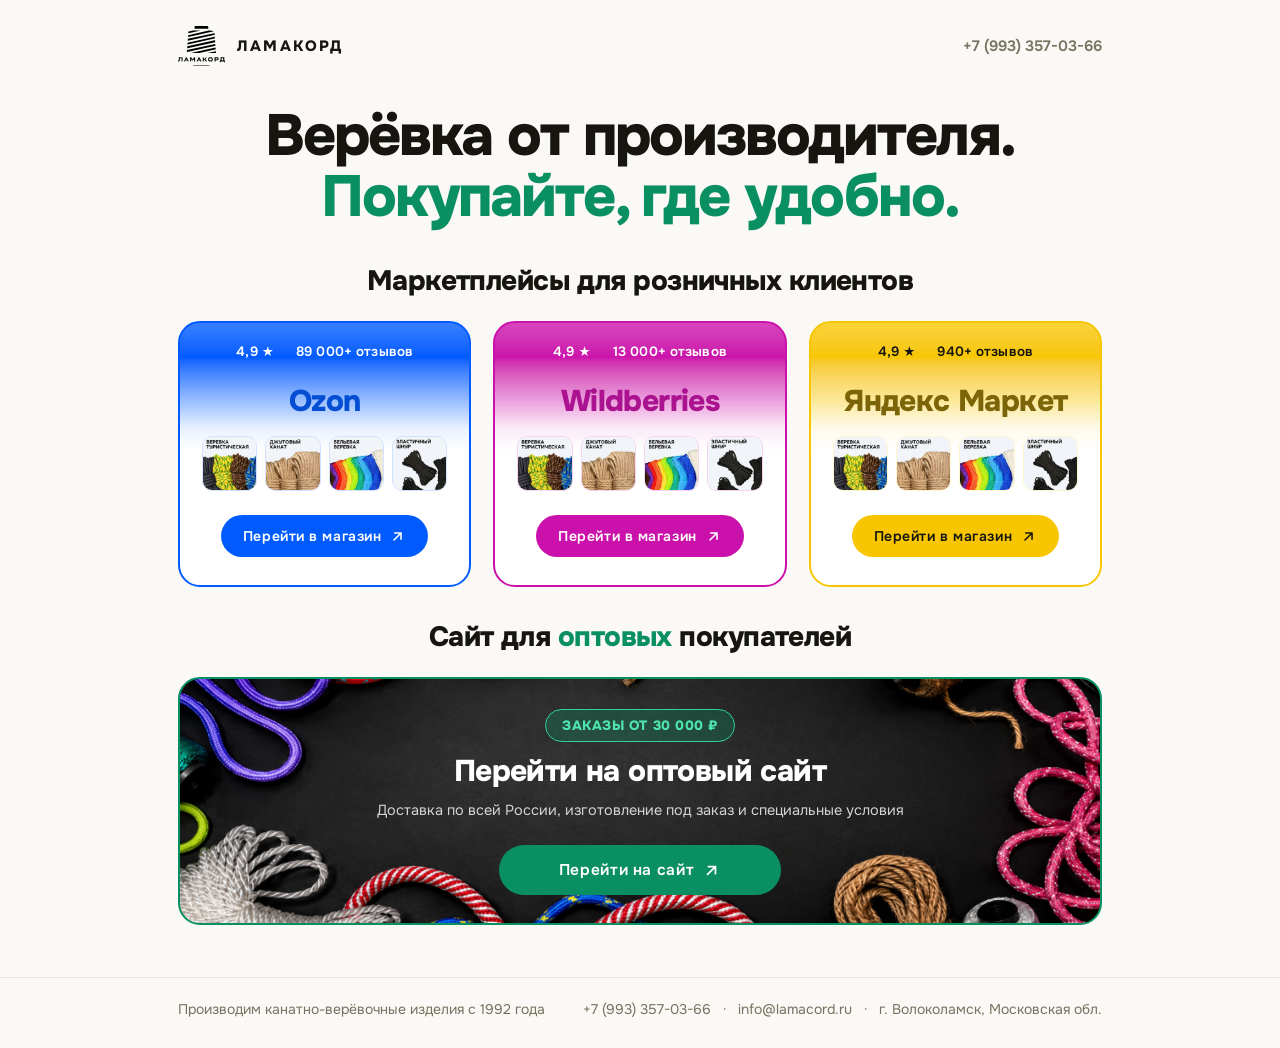
==== index.html @ 2bbbe46c "Витрины: боевые трекинг-ссылки Ozon/WB/ЯМ + UTM на оптовый сайт Co-Authored-By: Claude Fable 5 <nore" ====
<!DOCTYPE html>
<html lang="ru">
<head>
  <meta charset="UTF-8">
  <meta name="viewport" content="width=device-width, initial-scale=1.0">
  <title>Ламакорд — верёвка от производителя. Ozon, Wildberries, Яндекс Маркет и опт</title>
  <meta name="description" content="Официальные витрины Ламакорд: верёвки, шнуры, канаты и шпагат от производителя на Ozon, Wildberries и Яндекс Маркете. Оптовые поставки — на lama-cord.ru.">
  <link rel="preconnect" href="https://fonts.googleapis.com">
  <link rel="preconnect" href="https://fonts.gstatic.com" crossorigin>
  <link href="https://fonts.googleapis.com/css2?family=Onest:wght@400;500;600;800&display=swap" rel="stylesheet">
  <link rel="stylesheet" href="css/styles.css">
</head>
<body>

  <header class="header" data-load="1">
    <a class="logo" href="/">
      <img class="logo__mark" src="assets/logo.svg" alt="Ламакорд">
      <span class="logo__word">ЛАМАКОРД</span>
    </a>
    <a class="header__phone" href="tel:+79933570366">+7 (993) 357-03-66</a>
  </header>

  <main class="main">

    <section class="hero">
      <h1 class="hero__title">
        <span class="hero__line" data-load="2">Верёвка от производителя.</span>
        <span class="hero__line hero__line--accent" data-load="3">Покупайте, где удобно.</span>
      </h1>
    </section>

    <section class="sect sect--shops">
      <h2 class="sect__title" data-load="5">Маркетплейсы для розничных клиентов</h2>

      <div class="cards">
        <a class="card" data-store="ozon" data-load="6"
           href="https://ozon.onelink.me/SNMZ/fx0ow5bf" target="_blank" rel="noopener">
          <span class="card__statline"><span>4,9 ★</span><span>89 000+ отзывов</span></span>
          <span class="card__name">Ozon</span>
          <span class="card__shelf" aria-hidden="true">
            <img src="assets/cat1.jpg" alt=""><img src="assets/cat2.jpg" alt=""><img src="assets/cat3.jpg" alt=""><img src="assets/cat4.jpg" alt="">
          </span>
          <span class="card__btn">Перейти в магазин
            <svg viewBox="0 0 24 24" fill="none"><path d="M7 17 17 7m0 0H8m9 0v9" stroke="currentColor" stroke-width="2.2" stroke-linecap="round" stroke-linejoin="round"/></svg>
          </span>
        </a>

        <a class="card" data-store="wb" data-load="7"
           href="https://www.wildberries.ru/seller/1387867?utm_source=site&utm_medium=cpc&utm_campaign=1387867-id-new" target="_blank" rel="noopener">
          <span class="card__statline"><span>4,9 ★</span><span>13 000+ отзывов</span></span>
          <span class="card__name">Wildberries</span>
          <span class="card__shelf" aria-hidden="true">
            <img src="assets/cat1.jpg" alt=""><img src="assets/cat2.jpg" alt=""><img src="assets/cat3.jpg" alt=""><img src="assets/cat4.jpg" alt="">
          </span>
          <span class="card__btn">Перейти в магазин
            <svg viewBox="0 0 24 24" fill="none"><path d="M7 17 17 7m0 0H8m9 0v9" stroke="currentColor" stroke-width="2.2" stroke-linecap="round" stroke-linejoin="round"/></svg>
          </span>
        </a>

        <a class="card" data-store="ym" data-load="8"
           href="https://market.yandex.ru/store--lamakord?businessId=128857300&utm_source=site&utm_medium=cpc&utm_campaign=lamacord-hub" target="_blank" rel="noopener">
          <span class="card__statline"><span>4,9 ★</span><span>940+ отзывов</span></span>
          <span class="card__name">Яндекс Маркет</span>
          <span class="card__shelf" aria-hidden="true">
            <img src="assets/cat1.jpg" alt=""><img src="assets/cat2.jpg" alt=""><img src="assets/cat3.jpg" alt=""><img src="assets/cat4.jpg" alt="">
          </span>
          <span class="card__btn">Перейти в магазин
            <svg viewBox="0 0 24 24" fill="none"><path d="M7 17 17 7m0 0H8m9 0v9" stroke="currentColor" stroke-width="2.2" stroke-linecap="round" stroke-linejoin="round"/></svg>
          </span>
        </a>
      </div>
    </section>

    <section class="sect sect--opt">
      <h2 class="sect__title" data-load="9">Сайт для <span class="sect__accent">оптовых</span> покупателей</h2>

      <a class="card card--opt" data-store="opt" data-load="10"
         href="https://lama-cord.ru/?utm_source=lamacord-hub&utm_medium=referral&utm_campaign=opt" target="_blank" rel="noopener">
        <span class="card__chip">Заказы от 30 000 ₽</span>
        <span class="card__name">Перейти на оптовый сайт</span>
        <span class="card__stat">Доставка по всей России, изготовление под заказ и специальные условия</span>
        <span class="card__btn">Перейти на сайт
          <svg viewBox="0 0 24 24" fill="none"><path d="M7 17 17 7m0 0H8m9 0v9" stroke="currentColor" stroke-width="2.2" stroke-linecap="round" stroke-linejoin="round"/></svg>
        </span>
      </a>
    </section>

  </main>

  <footer class="footer" data-load="11">
    <div class="footer__row">
      <span class="footer__fact">Производим канатно-верёвочные изделия с 1992 года</span>
      <span class="footer__contacts">
        <a href="tel:+79933570366">+7 (993) 357-03-66</a>
        <span class="footer__sep">·</span>
        <a href="mailto:info@lamacord.ru">info@lamacord.ru</a>
        <span class="footer__sep">·</span>
        <span>г.&nbsp;Волоколамск, Московская&nbsp;обл.</span>
      </span>
    </div>
  </footer>

  <script src="js/main.js"></script>
</body>
</html>
---- css/styles.css ----
/* ЛАМАКОРД — хаб витрин. Onest, тёплый белый, хаки; карточки в цветах площадок,
   рамки — «кручёная верёвка» (SVG rect: цветной трос + штрих-перевив фоном). */

:root {
  --bg: #faf9f6;
  --ink: #16150f;
  --muted: #75725f;
  --line: #e6e3d8;
  --accent: #0a8f63;

  --ozon: #005bff;
  --wb: #cb11ab;
  --ym: #f7c600;
  --opt: #0a8f63;

  --maxw: 980px;
  --pad: 28px;
  --ease: cubic-bezier(.22, .61, .21, 1);
}

* { margin: 0; padding: 0; box-sizing: border-box; }

html { scroll-behavior: smooth; }

body {
  font-family: 'Onest', system-ui, sans-serif;
  background: var(--bg);
  color: var(--ink);
  -webkit-font-smoothing: antialiased;
  min-height: 100svh;
  display: flex;
  flex-direction: column;
}

a { color: inherit; text-decoration: none; }

::selection { background: rgba(10, 143, 99, .2); }

:focus-visible {
  outline: 2px solid var(--accent);
  outline-offset: 3px;
  border-radius: 4px;
}

/* ---------- появление при загрузке ---------- */

[data-load] {
  opacity: 0;
  transform: translateY(18px);
  animation: rise .7s var(--ease) forwards;
}
[data-load="1"]  { animation-delay: .05s; }
[data-load="2"]  { animation-delay: .14s; }
[data-load="3"]  { animation-delay: .24s; }
[data-load="5"]  { animation-delay: .38s; }
[data-load="6"]  { animation-delay: .48s; }
[data-load="7"]  { animation-delay: .58s; }
[data-load="8"]  { animation-delay: .68s; }
[data-load="9"]  { animation-delay: .82s; }
[data-load="10"] { animation-delay: .92s; }
[data-load="11"] { animation-delay: 1.05s; }

@keyframes rise {
  to { opacity: 1; transform: none; }
}

/* ---------- шапка ---------- */

.header {
  width: 100%;
  max-width: var(--maxw);
  margin: 0 auto;
  padding: 26px var(--pad) 0;
  display: flex;
  align-items: center;
  justify-content: space-between;
}

.logo { display: flex; align-items: center; gap: 12px; }
.logo__mark { height: 40px; width: auto; display: block; }
.logo__word { font-weight: 800; letter-spacing: .14em; font-size: 15px; }

.header__phone {
  font-size: 15px;
  font-weight: 600;
  color: var(--muted);
  transition: color .25s;
}
.header__phone:hover { color: var(--ink); }

/* ---------- герой ---------- */

.main {
  width: 100%;
  max-width: var(--maxw);
  margin: 0 auto;
  padding: 0 var(--pad);
  flex: 1;
}

.hero {
  padding: 40px 0 0;
  text-align: center;
}

.hero__title {
  font-size: clamp(36px, 6vw, 58px);
  font-weight: 800;
  letter-spacing: -.035em;
  line-height: 1.06;
}
.hero__line { display: block; }
.hero__line--accent { color: var(--accent); }

/* ---------- секции ---------- */

.sect { padding: 34px 0 0; text-align: center; }
.sect--opt { padding-top: 32px; padding-bottom: 44px; }

.sect__title {
  font-size: clamp(22px, 3vw, 28px);
  font-weight: 800;
  letter-spacing: -.02em;
  margin-bottom: 22px;
}
.sect__accent { color: var(--accent); }

/* ---------- карточки витрин ---------- */

.cards {
  display: grid;
  grid-template-columns: repeat(3, minmax(0, 1fr));
  gap: 22px;
}

.card {
  --c: var(--accent);
  min-width: 0;
  position: relative;
  display: flex;
  flex-direction: column;
  align-items: center;
  gap: 8px;
  padding: 34px 22px 28px;
  border-radius: 22px;
  background: color-mix(in srgb, var(--c) 3%, #fff);
  transition: transform .35s var(--ease), box-shadow .35s var(--ease);
}
.card[data-store="ozon"] { --c: var(--ozon); }
.card[data-store="wb"]   { --c: var(--wb); }
.card[data-store="ym"]   { --c: var(--ym); }
.card[data-store="opt"]  { --c: var(--opt); }

.card:hover {
  transform: translateY(-5px);
  box-shadow: 0 18px 40px -18px color-mix(in srgb, var(--c) 45%, transparent);
}

/* рамка-верёвка: цветной трос + штрих-перевив цветом фона поверх */
.card__rope {
  position: absolute;
  inset: 0;
  width: 100%;
  height: 100%;
  overflow: visible;
  pointer-events: none;
}
.card__rope rect {
  x: 3px;
  y: 3px;
  width: calc(100% - 6px);
  height: calc(100% - 6px);
  rx: 19px;
  fill: none;
  stroke-linecap: round;
}
.card__rope-base { stroke: var(--c); stroke-width: 5; }
.card__rope-twist {
  stroke: var(--bg);
  stroke-width: 2;
  stroke-dasharray: 5 9;
}

/* появление рамки: трос «обвивает» карточку по периметру
   (перевив фонового цвета невидим, пока под ним нет троса — отдельно не прячем) */
.card__rope-base {
  stroke-dasharray: 100;
  stroke-dashoffset: 100;
  animation: wrap 1.3s var(--ease) forwards;
}
.card[data-load="6"] .card__rope-base,
.card[data-load="7"] .card__rope-base,
.card[data-load="8"] .card__rope-base { animation-delay: .9s; }
.card[data-load="10"] .card__rope-base { animation-delay: 1.35s; }
@keyframes wrap { to { stroke-dashoffset: 0; } }

/* при наведении верёвка «крутится» вдоль рамки */
.card:hover .card__rope-twist,
.card:focus-visible .card__rope-twist {
  animation: ropespin .9s linear infinite;
}
@keyframes ropespin { to { stroke-dashoffset: -28; } }

.card__name {
  font-size: clamp(24px, 2.6vw, 30px);
  font-weight: 800;
  letter-spacing: -.02em;
  color: color-mix(in srgb, var(--c) 82%, var(--ink));
}
.card[data-store="ym"] .card__name { color: color-mix(in srgb, var(--ym) 45%, var(--ink)); }

.card__stat {
  font-size: 14.5px;
  line-height: 1.45;
  color: var(--muted);
}

/* карточки маркетплейсов («вариант C», выбран заказчиком 17.07):
   тонкая рамка 2px цвета площадки, компактный градиент сверху,
   реальные цифры одной строкой на градиенте */
.sect--shops .card {
  border: 2px solid var(--c);
  padding-top: 20px;
  background: linear-gradient(180deg,
    color-mix(in srgb, var(--c) 78%, #fff) 0px,
    var(--c) 34px,
    color-mix(in srgb, var(--c) 42%, #fff) 76px,
    color-mix(in srgb, var(--c) 8%, #fff) 106px,
    #fff 128px);
}
.card__statline {
  order: -1;              /* строка над названием, на градиенте */
  width: 100%;
  display: flex;
  justify-content: center;
  gap: 22px;              /* оценка и отзывы разведены, чтобы не сливались */
  margin-bottom: 14px;
  color: #fff;
  font-size: 13.5px;
  font-weight: 600;
  letter-spacing: .01em;
  white-space: nowrap;
}
.card[data-store="ym"] .card__statline { color: var(--ink); }
.sect--shops .card__shelf { gap: 8px; margin-top: 8px; }
.sect--shops .card__shelf img { border-radius: 10px; }

/* полка с реальными товарами — как витрина внутри магазина */
.card__shelf {
  display: flex;
  gap: 10px;
  width: 100%;
  margin: 10px 0 2px;
}
.card__shelf img {
  flex: 1 1 0;
  min-width: 0;
  aspect-ratio: 1 / 1;
  object-fit: cover;
  border-radius: 14px;
  border: 1px solid color-mix(in srgb, var(--c) 18%, #fff);
  background: #fff;
  transition: transform .3s var(--ease);
}
.card:hover .card__shelf img { transform: translateY(-3px); }
.card:hover .card__shelf img:nth-child(2) { transition-delay: .05s; }
.card:hover .card__shelf img:nth-child(3) { transition-delay: .1s; }
.card:hover .card__shelf img:nth-child(4) { transition-delay: .15s; }

.card__shelf--wide {
  max-width: 520px;
  margin-left: auto;
  margin-right: auto;
}

.card__btn {
  display: inline-flex;
  align-items: center;
  gap: 8px;
  margin-top: 14px;
  padding: 12px 22px;
  border-radius: 999px;
  background: var(--c);
  color: #fff;
  font-size: 14px;
  font-weight: 600;
  letter-spacing: .04em;
  transition: transform .3s var(--ease), filter .3s;
}
.card[data-store="ym"] .card__btn { color: var(--ink); }
.card__btn svg { width: 17px; height: 17px; transition: transform .3s var(--ease); }

.card:hover .card__btn { transform: scale(1.05); filter: brightness(1.06); }
.card:hover .card__btn svg { transform: translate(2px, -2px); }

/* оптовая ячейка — широкая, тёмное фото верёвок фоном (сдвиг вниз: нижний край
   картинки виден больше верхнего), тонкая рамка как у витрин */
.card--opt {
  border: 2px solid var(--accent);
  padding: 30px 28px 28px;
  gap: 10px;
  background: url(../assets/opt-bg2.jpg) center 72% / cover no-repeat #151517;
}
.card--opt .card__stat { max-width: 56ch; color: rgba(255, 255, 255, .8); }
.card--opt .card__name { color: #fff; }
.card--opt .card__chip {
  background: rgba(10, 143, 99, .3);
  border-color: #2fd393;
  color: #4ee6ae;
}
/* кнопка крупнее, чем у витрин */
.card--opt .card__btn { margin-top: 14px; padding: 15px 60px; font-size: 15.5px; }
.card--opt .card__btn svg { width: 19px; height: 19px; }

/* порог оптового заказа — отсекаем розничные обращения */
.card__chip {
  display: inline-flex;
  padding: 7px 16px;
  border-radius: 999px;
  background: color-mix(in srgb, var(--accent) 10%, #fff);
  border: 1.5px solid var(--accent);
  color: var(--accent);
  font-size: 13.5px;
  font-weight: 800;
  letter-spacing: .04em;
  text-transform: uppercase;
}

/* ---------- подвал ---------- */

.footer {
  border-top: 1px solid var(--line);
  margin-top: 8px;
}

.footer__row {
  max-width: var(--maxw);
  margin: 0 auto;
  padding: 22px var(--pad) 30px;
  display: flex;
  align-items: baseline;
  justify-content: space-between;
  gap: 14px;
  flex-wrap: wrap;
  font-size: 14px;
  color: var(--muted);
}

.footer__contacts a { transition: color .25s; }
.footer__contacts a:hover { color: var(--ink); }
.footer__sep { margin: 0 8px; }

/* ---------- мобильная ---------- */

@media (max-width: 760px) {
  .cards { grid-template-columns: 1fr; gap: 16px; }
  .card { padding: 28px 20px 24px; }
}

@media (max-width: 640px) {
  :root { --pad: 20px; }

  .header { padding-top: 20px; }
  .header__phone { display: none; }
  .logo__mark { height: 34px; }

  .hero { padding-top: 40px; }
  .sect { padding-top: 36px; }

  .footer__row { flex-direction: column; gap: 8px; }
}

/* ---------- доступность: без движения ---------- */

@media (prefers-reduced-motion: reduce) {
  [data-load] { animation: none; opacity: 1; transform: none; }
  .card__rope-base,
  .card__rope-twist { animation: none; stroke-dashoffset: 0; opacity: 1; }
  .card:hover .card__rope-twist { animation: none; }
  .card:hover { transform: none; }
  html { scroll-behavior: auto; }
}
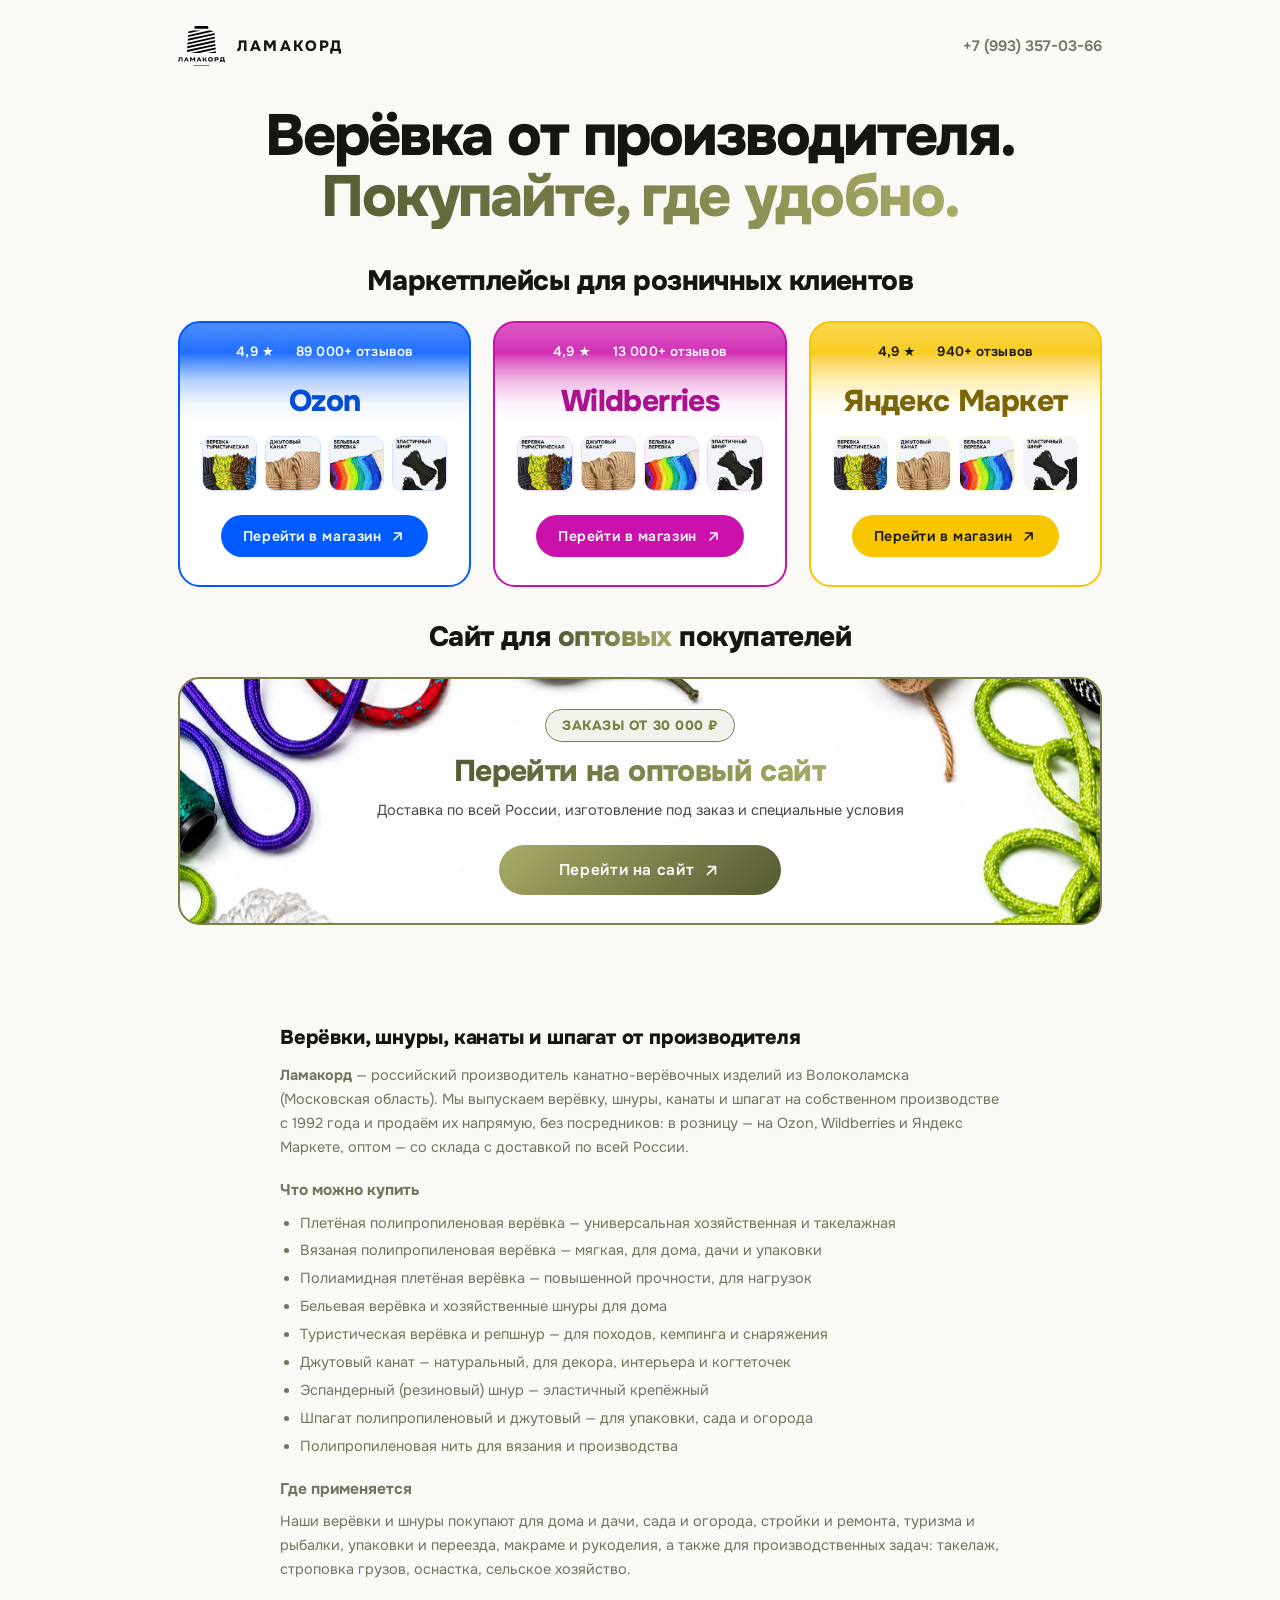
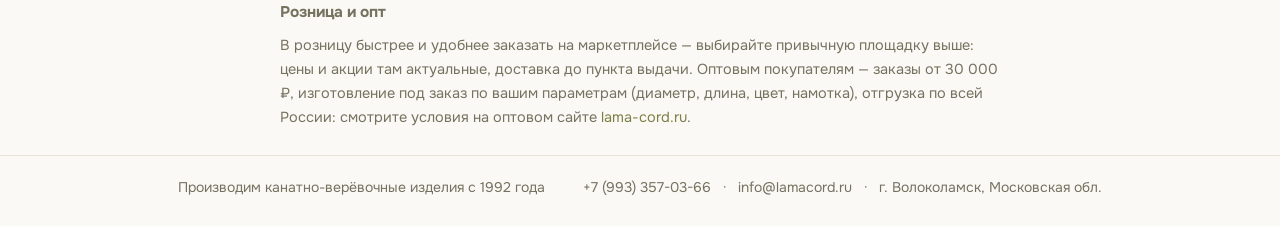
==== commit c9391634: "Домен ламакорд.рф + SEO: мета/OG/JSON-LD, фавиконки, robots, sitemap, SEO-блок - CNAME xn--80aamxchq" ====
--- a/index.html
+++ b/index.html
@@ -3,12 +3,70 @@
 <head>
   <meta charset="UTF-8">
   <meta name="viewport" content="width=device-width, initial-scale=1.0">
-  <title>Ламакорд — верёвка от производителя. Ozon, Wildberries, Яндекс Маркет и опт</title>
-  <meta name="description" content="Официальные витрины Ламакорд: верёвки, шнуры, канаты и шпагат от производителя на Ozon, Wildberries и Яндекс Маркете. Оптовые поставки — на lama-cord.ru.">
+  <title>Ламакорд — верёвки, шнуры, канаты и шпагат от производителя | Ozon, Wildberries, Яндекс Маркет и опт</title>
+  <meta name="description" content="Ламакорд — производство верёвок, шнуров, канатов и шпагата с 1992 года. Плетёная и вязаная верёвка, джутовый канат, эспандерный шнур, репшнур. Покупайте в розницу на Ozon, Wildberries и Яндекс Маркете или оптом от 30 000 ₽ с доставкой по всей России.">
+  <meta name="keywords" content="верёвка от производителя, купить верёвку, плетёная верёвка, вязаная верёвка, полипропиленовая верёвка, шнур полипропиленовый, эспандерный шнур, репшнур, канат джутовый, шпагат, бельевая верёвка, хозяйственная верёвка, верёвка оптом, ламакорд">
+  <link rel="canonical" href="https://xn--80aamxchqq.xn--p1ai/">
+
+  <meta property="og:type" content="website">
+  <meta property="og:site_name" content="Ламакорд">
+  <meta property="og:locale" content="ru_RU">
+  <meta property="og:title" content="Ламакорд — верёвки, шнуры, канаты и шпагат от производителя">
+  <meta property="og:description" content="Производим с 1992 года. Покупайте в розницу на Ozon, Wildberries и Яндекс Маркете или оптом с доставкой по всей России.">
+  <meta property="og:url" content="https://xn--80aamxchqq.xn--p1ai/">
+  <meta property="og:image" content="https://xn--80aamxchqq.xn--p1ai/og-image.jpg">
+  <meta property="og:image:width" content="1200">
+  <meta property="og:image:height" content="630">
+  <meta name="twitter:card" content="summary_large_image">
+  <meta name="twitter:title" content="Ламакорд — верёвки, шнуры, канаты и шпагат от производителя">
+  <meta name="twitter:image" content="https://xn--80aamxchqq.xn--p1ai/og-image.jpg">
+
+  <link rel="icon" href="/favicon.ico" sizes="any">
+  <link rel="shortcut icon" href="/favicon.ico" type="image/x-icon">
+  <link rel="icon" href="/favicon.svg" type="image/svg+xml">
+  <link rel="icon" href="/favicon-32.png" sizes="32x32" type="image/png">
+  <link rel="icon" href="/favicon-16.png" sizes="16x16" type="image/png">
+  <link rel="apple-touch-icon" href="/apple-touch-icon.png">
+  <meta name="theme-color" content="#faf9f6">
+
   <link rel="preconnect" href="https://fonts.googleapis.com">
   <link rel="preconnect" href="https://fonts.gstatic.com" crossorigin>
   <link href="https://fonts.googleapis.com/css2?family=Onest:wght@400;500;600;800&display=swap" rel="stylesheet">
   <link rel="stylesheet" href="css/styles.css">
+
+  <script type="application/ld+json">
+  {
+    "@context": "https://schema.org",
+    "@type": "Organization",
+    "name": "Ламакорд",
+    "url": "https://xn--80aamxchqq.xn--p1ai/",
+    "logo": "https://xn--80aamxchqq.xn--p1ai/favicon-512.png",
+    "description": "Производитель канатно-верёвочных изделий: верёвки, шнуры, канаты, шпагат. Собственное производство с 1992 года.",
+    "foundingDate": "1992",
+    "telephone": "+7 (993) 357-03-66",
+    "email": "info@lamacord.ru",
+    "address": {
+      "@type": "PostalAddress",
+      "addressLocality": "Волоколамск",
+      "addressRegion": "Московская область",
+      "addressCountry": "RU"
+    },
+    "sameAs": [
+      "https://lama-cord.ru/",
+      "https://www.wildberries.ru/seller/1387867",
+      "https://market.yandex.ru/store--lamakord?businessId=128857300"
+    ]
+  }
+  </script>
+  <script type="application/ld+json">
+  {
+    "@context": "https://schema.org",
+    "@type": "WebSite",
+    "name": "Ламакорд — все магазины",
+    "url": "https://xn--80aamxchqq.xn--p1ai/",
+    "inLanguage": "ru"
+  }
+  </script>
 </head>
 <body>
 
@@ -85,6 +143,41 @@
       </a>
     </section>
 
+    <section class="sect sect--seo">
+      <h2 class="seo__title">Верёвки, шнуры, канаты и шпагат от производителя</h2>
+      <div class="seo__text">
+        <p><strong>Ламакорд</strong> — российский производитель канатно-верёвочных изделий из
+        Волоколамска (Московская область). Мы выпускаем верёвку, шнуры, канаты и шпагат на
+        собственном производстве с 1992 года и продаём их напрямую, без посредников: в розницу —
+        на Ozon, Wildberries и Яндекс Маркете, оптом — со склада с доставкой по всей России.</p>
+
+        <h3 class="seo__sub">Что можно купить</h3>
+        <ul class="seo__list">
+          <li>Плетёная полипропиленовая верёвка — универсальная хозяйственная и такелажная</li>
+          <li>Вязаная полипропиленовая верёвка — мягкая, для дома, дачи и упаковки</li>
+          <li>Полиамидная плетёная верёвка — повышенной прочности, для нагрузок</li>
+          <li>Бельевая верёвка и хозяйственные шнуры для дома</li>
+          <li>Туристическая верёвка и репшнур — для походов, кемпинга и снаряжения</li>
+          <li>Джутовый канат — натуральный, для декора, интерьера и когтеточек</li>
+          <li>Эспандерный (резиновый) шнур — эластичный крепёжный</li>
+          <li>Шпагат полипропиленовый и джутовый — для упаковки, сада и огорода</li>
+          <li>Полипропиленовая нить для вязания и производства</li>
+        </ul>
+
+        <h3 class="seo__sub">Где применяется</h3>
+        <p>Наши верёвки и шнуры покупают для дома и дачи, сада и огорода, стройки и ремонта,
+        туризма и рыбалки, упаковки и переезда, макраме и рукоделия, а также для производственных
+        задач: такелаж, строповка грузов, оснастка, сельское хозяйство.</p>
+
+        <h3 class="seo__sub">Розница и опт</h3>
+        <p>В розницу быстрее и удобнее заказать на маркетплейсе — выбирайте привычную площадку
+        выше: цены и акции там актуальные, доставка до пункта выдачи. Оптовым покупателям — заказы
+        от 30 000 ₽, изготовление под заказ по вашим параметрам (диаметр, длина, цвет, намотка),
+        отгрузка по всей России: смотрите условия на оптовом сайте
+        <a href="https://lama-cord.ru/?utm_source=lamacord-hub&utm_medium=referral&utm_campaign=opt-seo">lama-cord.ru</a>.</p>
+      </div>
+    </section>
+
   </main>
 
   <footer class="footer" data-load="11">
--- a/css/styles.css
+++ b/css/styles.css
@@ -6,12 +6,17 @@
   --ink: #16150f;
   --muted: #75725f;
   --line: #e6e3d8;
-  --accent: #0a8f63;
+  /* градиентный хаки (пробуем 22.07; до этого град. лайм #64b210→#c9e832,
+     синий #1a56db, серый #6e6b5c, лайм #a3c614, изумруд #0a8f63).
+     --accent — средний тон для рамок/чипа, градиент тёмный→светлый из --lime-a/--lime-b */
+  --accent: #7d8045;
+  --lime-a: #565932;
+  --lime-b: #a9ac66;
 
   --ozon: #005bff;
   --wb: #cb11ab;
   --ym: #f7c600;
-  --opt: #0a8f63;
+  --opt: #7d8045;
 
   --maxw: 980px;
   --pad: 28px;
@@ -110,7 +115,12 @@
   line-height: 1.06;
 }
 .hero__line { display: block; }
-.hero__line--accent { color: var(--accent); }
+.hero__line--accent {
+  background: linear-gradient(95deg, var(--lime-a) 15%, var(--lime-b) 85%);
+  -webkit-background-clip: text;
+  background-clip: text;
+  color: transparent;
+}
 
 /* ---------- секции ---------- */
 
@@ -123,7 +133,12 @@
   letter-spacing: -.02em;
   margin-bottom: 22px;
 }
-.sect__accent { color: var(--accent); }
+.sect__accent {
+  background: linear-gradient(95deg, var(--lime-a), var(--lime-b));
+  -webkit-background-clip: text;
+  background-clip: text;
+  color: transparent;
+}
 
 /* ---------- карточки витрин ---------- */
 
@@ -222,11 +237,11 @@
   border: 2px solid var(--c);
   padding-top: 20px;
   background: linear-gradient(180deg,
-    color-mix(in srgb, var(--c) 78%, #fff) 0px,
-    var(--c) 34px,
-    color-mix(in srgb, var(--c) 42%, #fff) 76px,
-    color-mix(in srgb, var(--c) 8%, #fff) 106px,
-    #fff 128px);
+    color-mix(in srgb, var(--c) 70%, #fff) 0px,
+    color-mix(in srgb, var(--c) 88%, #fff) 30px,
+    color-mix(in srgb, var(--c) 28%, #fff) 58px,
+    color-mix(in srgb, var(--c) 6%, #fff) 80px,
+    #fff 98px);
 }
 .card__statline {
   order: -1;              /* строка над названием, на градиенте */
@@ -287,30 +302,67 @@
   letter-spacing: .04em;
   transition: transform .3s var(--ease), filter .3s;
 }
-.card[data-store="ym"] .card__btn { color: var(--ink); }
+.card[data-store="ym"] .card__btn { color: var(--ink); } /* на жёлтом белый не читается */
 .card__btn svg { width: 17px; height: 17px; transition: transform .3s var(--ease); }
 
 .card:hover .card__btn { transform: scale(1.05); filter: brightness(1.06); }
 .card:hover .card__btn svg { transform: translate(2px, -2px); }
 
-/* оптовая ячейка — широкая, тёмное фото верёвок фоном (сдвиг вниз: нижний край
+/* оптовая ячейка — широкая, белое фото верёвок фоном (сдвиг вниз: нижний край
    картинки виден больше верхнего), тонкая рамка как у витрин */
 .card--opt {
   border: 2px solid var(--accent);
   padding: 30px 28px 28px;
   gap: 10px;
-  background: url(../assets/opt-bg2.jpg) center 72% / cover no-repeat #151517;
-}
-.card--opt .card__stat { max-width: 56ch; color: rgba(255, 255, 255, .8); }
-.card--opt .card__name { color: #fff; }
-.card--opt .card__chip {
-  background: rgba(10, 143, 99, .3);
-  border-color: #2fd393;
-  color: #4ee6ae;
+  background: url(../assets/opt-bg-white3.jpg) center 30% / cover no-repeat #fff;
+}
+.card--opt .card__stat { max-width: 56ch; color: rgba(22, 21, 15, .78); }
+.card--opt .card__name {
+  background: linear-gradient(95deg, var(--lime-a), var(--lime-b));
+  -webkit-background-clip: text;
+  background-clip: text;
+  color: transparent;
+}
+/* кнопка — градиентный хаки, текст белый (хаки достаточно тёмный) */
+.card--opt .card__btn {
+  background: linear-gradient(135deg, var(--lime-b), var(--lime-a));
+  color: #fff;
 }
 /* кнопка крупнее, чем у витрин */
 .card--opt .card__btn { margin-top: 14px; padding: 15px 60px; font-size: 15.5px; }
 .card--opt .card__btn svg { width: 19px; height: 19px; }
+
+/* SEO-блок: тихий текстовый раздел перед футером, не спорит с карточками */
+.sect--seo {
+  max-width: 720px;
+  margin: 0 auto;
+  padding-top: 56px;
+  padding-bottom: 8px;
+  text-align: left;
+}
+.seo__title {
+  font-size: 20px;
+  font-weight: 800;
+  letter-spacing: -.01em;
+  margin-bottom: 14px;
+}
+.seo__sub {
+  font-size: 15.5px;
+  font-weight: 700;
+  margin: 18px 0 8px;
+}
+.seo__text {
+  font-size: 14.5px;
+  line-height: 1.65;
+  color: var(--muted);
+}
+.seo__text p { margin-bottom: 10px; }
+.seo__text a { color: var(--accent); }
+.seo__list {
+  margin: 0 0 10px;
+  padding-left: 20px;
+}
+.seo__list li { margin-bottom: 4px; }
 
 /* порог оптового заказа — отсекаем розничные обращения */
 .card__chip {
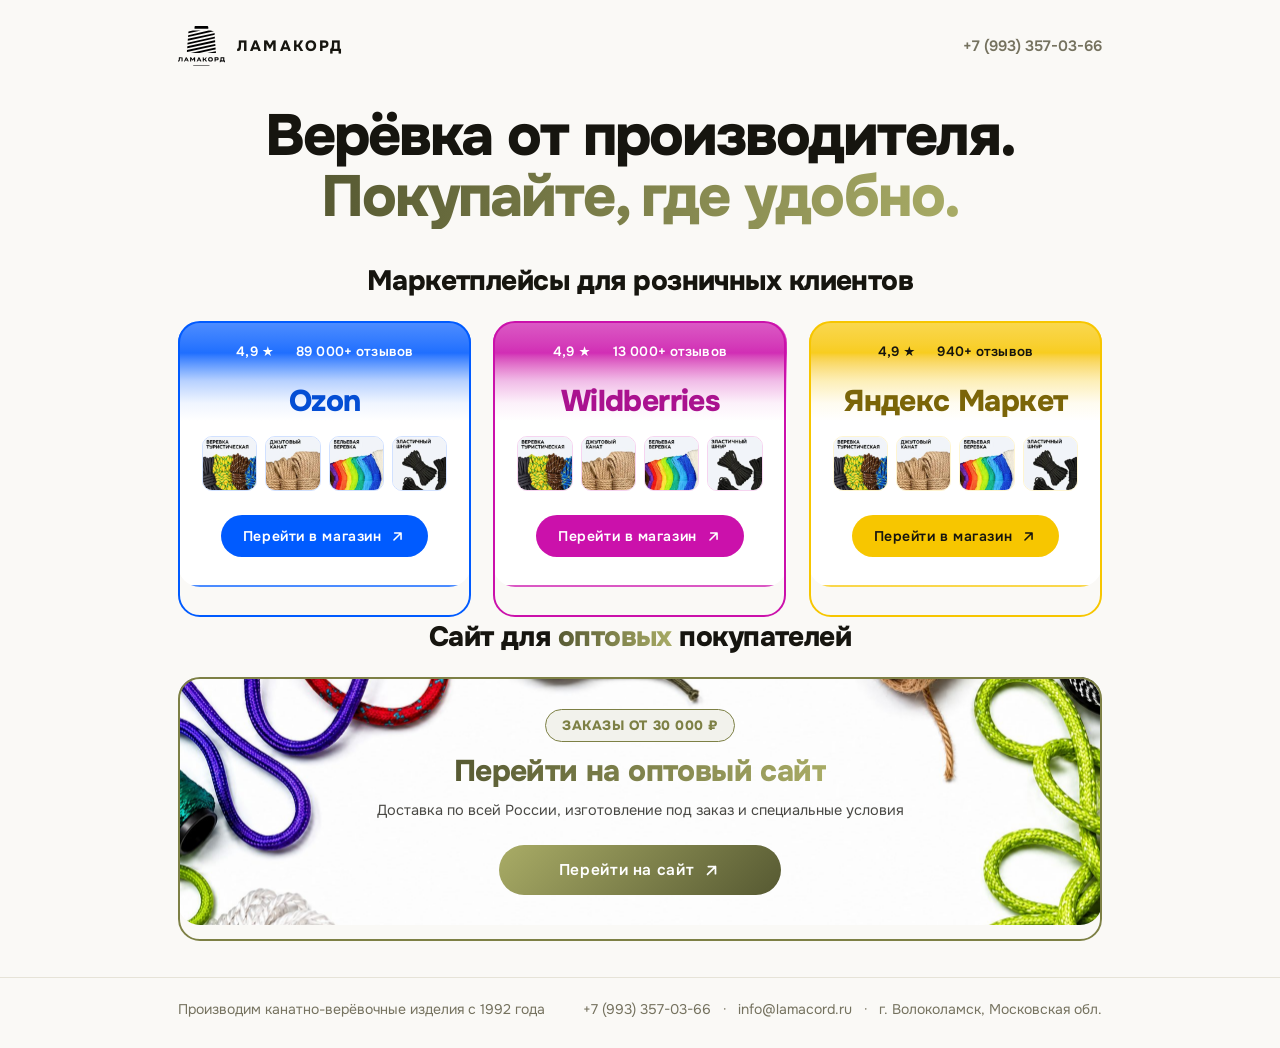
==== commit d45b2734: "Минимализм: SEO-текст убран с главной; анимация отрисовки рамок карточек - текстовый SEO-блок удалён" ====
--- a/index.html
+++ b/index.html
@@ -7,6 +7,7 @@
   <meta name="description" content="Ламакорд — производство верёвок, шнуров, канатов и шпагата с 1992 года. Плетёная и вязаная верёвка, джутовый канат, эспандерный шнур, репшнур. Покупайте в розницу на Ozon, Wildberries и Яндекс Маркете или оптом от 30 000 ₽ с доставкой по всей России.">
   <meta name="keywords" content="верёвка от производителя, купить верёвку, плетёная верёвка, вязаная верёвка, полипропиленовая верёвка, шнур полипропиленовый, эспандерный шнур, репшнур, канат джутовый, шпагат, бельевая верёвка, хозяйственная верёвка, верёвка оптом, ламакорд">
   <link rel="canonical" href="https://xn--80aamxchqq.xn--p1ai/">
+  <meta name="yandex-verification" content="085ab3a48fdb390e">
 
   <meta property="og:type" content="website">
   <meta property="og:site_name" content="Ламакорд">
@@ -33,6 +34,19 @@
   <link rel="preconnect" href="https://fonts.gstatic.com" crossorigin>
   <link href="https://fonts.googleapis.com/css2?family=Onest:wght@400;500;600;800&display=swap" rel="stylesheet">
   <link rel="stylesheet" href="css/styles.css">
+
+  <!-- Yandex.Metrika counter -->
+  <script type="text/javascript">
+     (function(m,e,t,r,i,k,a){m[i]=m[i]||function(){(m[i].a=m[i].a||[]).push(arguments)};
+     m[i].l=1*new Date();
+     for (var j = 0; j < document.scripts.length; j++) {if (document.scripts[j].src === r) { return; }}
+     k=e.createElement(t),a=e.getElementsByTagName(t)[0],k.async=1,k.src=r,a.parentNode.insertBefore(k,a)})
+     (window, document, "script", "https://mc.yandex.ru/metrika/tag.js?id=110938474", "ym");
+
+     ym(110938474, 'init', {ssr:true, webvisor:true, clickmap:true, ecommerce:"dataLayer", accurateTrackBounce:true, trackLinks:true});
+  </script>
+  <noscript><div><img src="https://mc.yandex.ru/watch/110938474" style="position:absolute; left:-9999px;" alt=""></div></noscript>
+  <!-- /Yandex.Metrika counter -->
 
   <script type="application/ld+json">
   {
@@ -143,41 +157,6 @@
       </a>
     </section>
 
-    <section class="sect sect--seo">
-      <h2 class="seo__title">Верёвки, шнуры, канаты и шпагат от производителя</h2>
-      <div class="seo__text">
-        <p><strong>Ламакорд</strong> — российский производитель канатно-верёвочных изделий из
-        Волоколамска (Московская область). Мы выпускаем верёвку, шнуры, канаты и шпагат на
-        собственном производстве с 1992 года и продаём их напрямую, без посредников: в розницу —
-        на Ozon, Wildberries и Яндекс Маркете, оптом — со склада с доставкой по всей России.</p>
-
-        <h3 class="seo__sub">Что можно купить</h3>
-        <ul class="seo__list">
-          <li>Плетёная полипропиленовая верёвка — универсальная хозяйственная и такелажная</li>
-          <li>Вязаная полипропиленовая верёвка — мягкая, для дома, дачи и упаковки</li>
-          <li>Полиамидная плетёная верёвка — повышенной прочности, для нагрузок</li>
-          <li>Бельевая верёвка и хозяйственные шнуры для дома</li>
-          <li>Туристическая верёвка и репшнур — для походов, кемпинга и снаряжения</li>
-          <li>Джутовый канат — натуральный, для декора, интерьера и когтеточек</li>
-          <li>Эспандерный (резиновый) шнур — эластичный крепёжный</li>
-          <li>Шпагат полипропиленовый и джутовый — для упаковки, сада и огорода</li>
-          <li>Полипропиленовая нить для вязания и производства</li>
-        </ul>
-
-        <h3 class="seo__sub">Где применяется</h3>
-        <p>Наши верёвки и шнуры покупают для дома и дачи, сада и огорода, стройки и ремонта,
-        туризма и рыбалки, упаковки и переезда, макраме и рукоделия, а также для производственных
-        задач: такелаж, строповка грузов, оснастка, сельское хозяйство.</p>
-
-        <h3 class="seo__sub">Розница и опт</h3>
-        <p>В розницу быстрее и удобнее заказать на маркетплейсе — выбирайте привычную площадку
-        выше: цены и акции там актуальные, доставка до пункта выдачи. Оптовым покупателям — заказы
-        от 30 000 ₽, изготовление под заказ по вашим параметрам (диаметр, длина, цвет, намотка),
-        отгрузка по всей России: смотрите условия на оптовом сайте
-        <a href="https://lama-cord.ru/?utm_source=lamacord-hub&utm_medium=referral&utm_campaign=opt-seo">lama-cord.ru</a>.</p>
-      </div>
-    </section>
-
   </main>
 
   <footer class="footer" data-load="11">
--- a/css/styles.css
+++ b/css/styles.css
@@ -332,37 +332,29 @@
 .card--opt .card__btn { margin-top: 14px; padding: 15px 60px; font-size: 15.5px; }
 .card--opt .card__btn svg { width: 19px; height: 19px; }
 
-/* SEO-блок: тихий текстовый раздел перед футером, не спорит с карточками */
-.sect--seo {
-  max-width: 720px;
-  margin: 0 auto;
-  padding-top: 56px;
-  padding-bottom: 8px;
-  text-align: left;
-}
-.seo__title {
-  font-size: 20px;
-  font-weight: 800;
-  letter-spacing: -.01em;
-  margin-bottom: 14px;
-}
-.seo__sub {
-  font-size: 15.5px;
-  font-weight: 700;
-  margin: 18px 0 8px;
-}
-.seo__text {
-  font-size: 14.5px;
-  line-height: 1.65;
-  color: var(--muted);
-}
-.seo__text p { margin-bottom: 10px; }
-.seo__text a { color: var(--accent); }
-.seo__list {
-  margin: 0 0 10px;
-  padding-left: 20px;
-}
-.seo__list li { margin-bottom: 4px; }
+/* рамки карточек «рисуются» при загрузке: две половины от верхней середины
+   вниз, встречаются внизу (SVG-пути генерирует js/main.js; CSS-бордер при этом
+   прячется). Без JS или с reduced-motion остаётся обычный CSS-бордер. */
+.card--drawn { border-color: transparent !important; }
+.card__border {
+  position: absolute;
+  inset: -2px;            /* на месте CSS-бордера 2px */
+  width: calc(100% + 4px);
+  height: calc(100% + 4px);
+  pointer-events: none;
+  overflow: visible;
+}
+.card__border path {
+  fill: none;
+  stroke: var(--c);
+  stroke-width: 2;
+  stroke-linecap: round;
+  stroke-dasharray: 100 100;
+  stroke-dashoffset: 100;
+  animation: borderdraw 1.05s var(--ease) forwards;
+  animation-delay: var(--draw-delay, .8s);
+}
+@keyframes borderdraw { to { stroke-dashoffset: 0; } }
 
 /* порог оптового заказа — отсекаем розничные обращения */
 .card__chip {
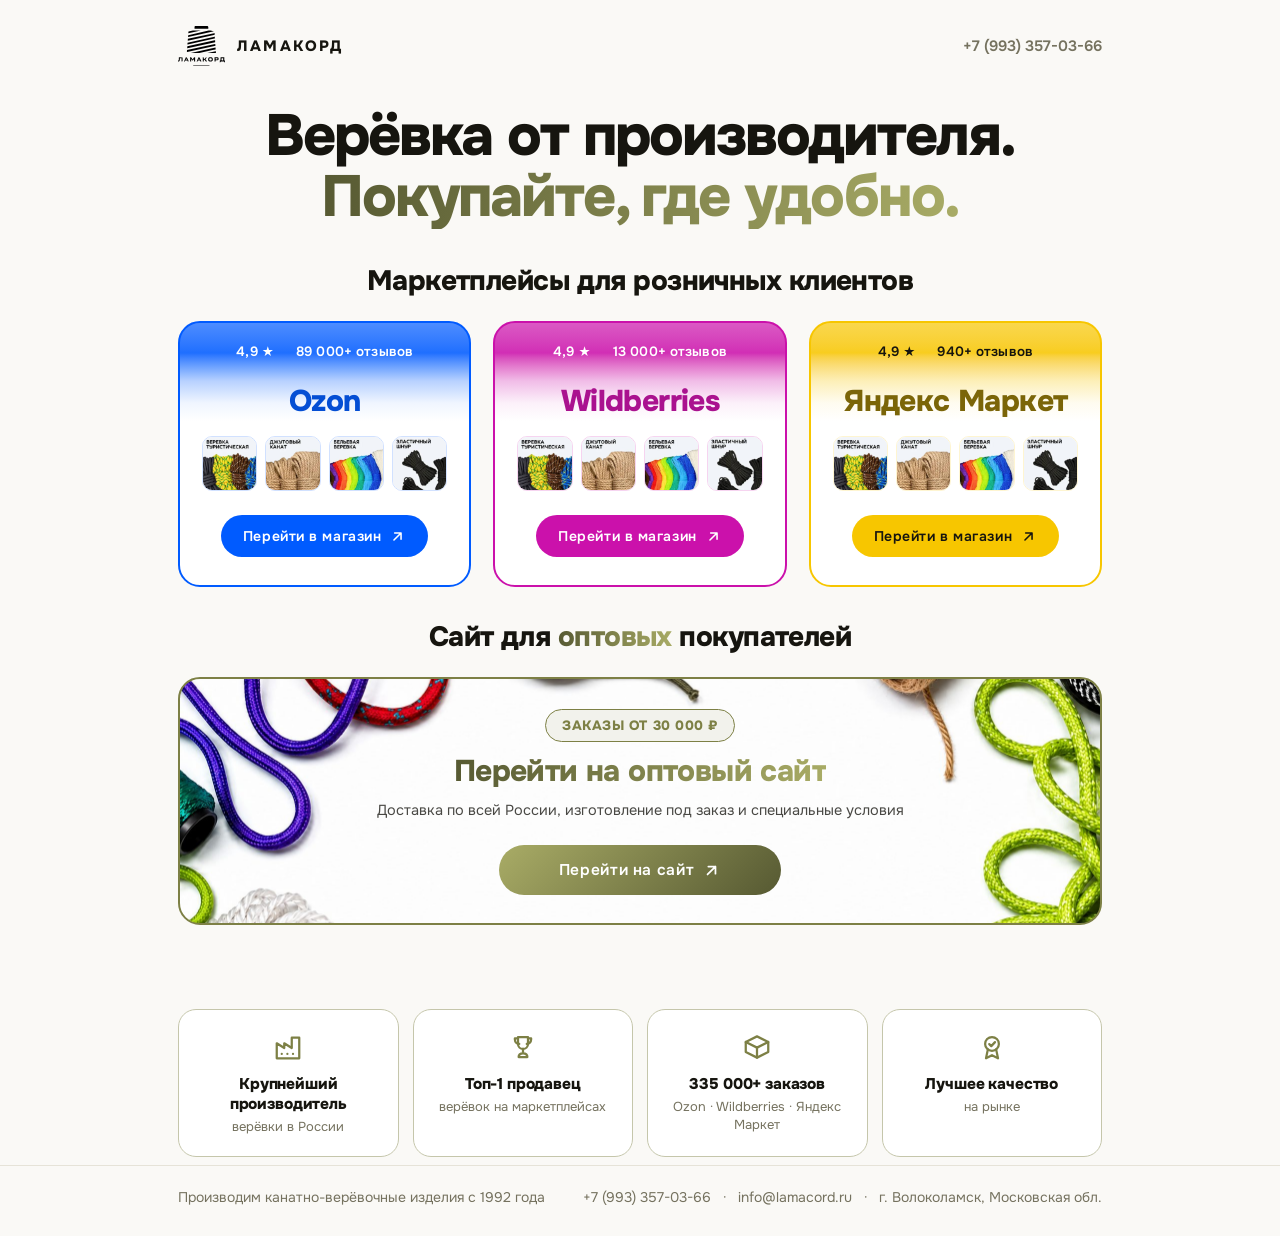
==== commit c67906e6: "Блок преимуществ: 4 плашки с line-иконками (производитель / топ-1 / 335 000+ заказов / качество) Co-" ====
--- a/index.html
+++ b/index.html
@@ -157,6 +157,39 @@
       </a>
     </section>
 
+    <section class="sect sect--why" data-load="11">
+      <div class="why">
+        <div class="why__item">
+          <span class="why__icon" aria-hidden="true">
+            <svg viewBox="0 0 24 24" fill="none" stroke="currentColor" stroke-width="1.8" stroke-linecap="round" stroke-linejoin="round"><path d="M3 21V9l6 3.8V9l6 3.8V4.5h6V21H3z"/><path d="M7 17.5h.01M11.5 17.5h.01M16 17.5h.01"/></svg>
+          </span>
+          <span class="why__title">Крупнейший производитель</span>
+          <span class="why__sub">верёвки в России</span>
+        </div>
+        <div class="why__item">
+          <span class="why__icon" aria-hidden="true">
+            <svg viewBox="0 0 24 24" fill="none" stroke="currentColor" stroke-width="1.8" stroke-linecap="round" stroke-linejoin="round"><path d="M8 4h8v5.5a4 4 0 0 1-8 0V4z"/><path d="M16 5h2.5v1a3.5 3.5 0 0 1-3.5 3.5M8 5H5.5v1A3.5 3.5 0 0 0 9 9.5"/><path d="M12 13.5V16"/><path d="M8.5 20c0-1.9 1.6-3 3.5-3s3.5 1.1 3.5 3H8.5z"/></svg>
+          </span>
+          <span class="why__title">Топ-1 продавец</span>
+          <span class="why__sub">верёвок на маркетплейсах</span>
+        </div>
+        <div class="why__item">
+          <span class="why__icon" aria-hidden="true">
+            <svg viewBox="0 0 24 24" fill="none" stroke="currentColor" stroke-width="1.8" stroke-linecap="round" stroke-linejoin="round"><path d="M21 8l-9-4.5L3 8v8l9 4.5L21 16V8z"/><path d="M3 8l9 4.5L21 8"/><path d="M12 12.5v8"/></svg>
+          </span>
+          <span class="why__title">335 000+ заказов</span>
+          <span class="why__sub">Ozon · Wildberries · Яндекс Маркет</span>
+        </div>
+        <div class="why__item">
+          <span class="why__icon" aria-hidden="true">
+            <svg viewBox="0 0 24 24" fill="none" stroke="currentColor" stroke-width="1.8" stroke-linecap="round" stroke-linejoin="round"><circle cx="12" cy="9.5" r="5.5"/><path d="M9.8 9.7l1.6 1.6 3-3.2"/><path d="M8.7 13.9L7.2 21l4.8-2.4L16.8 21l-1.5-7.1"/></svg>
+          </span>
+          <span class="why__title">Лучшее качество</span>
+          <span class="why__sub">на рынке</span>
+        </div>
+      </div>
+    </section>
+
   </main>
 
   <footer class="footer" data-load="11">
--- a/css/styles.css
+++ b/css/styles.css
@@ -115,6 +115,22 @@
   line-height: 1.06;
 }
 .hero__line { display: block; }
+
+/* верхняя строка выплывает слева, акцентная (хаки) — справа */
+.hero__line {
+  transform: translateX(-180px);
+  animation-name: slideleft;
+  animation-duration: 1.15s;
+}
+@keyframes slideleft { to { opacity: 1; transform: none; } }
+
+.hero__line--accent {
+  transform: translateX(180px);
+  animation-name: slideright;
+  animation-duration: 1.15s;
+}
+@keyframes slideright { to { opacity: 1; transform: none; } }
+
 .hero__line--accent {
   background: linear-gradient(95deg, var(--lime-a) 15%, var(--lime-b) 85%);
   -webkit-background-clip: text;
@@ -236,7 +252,11 @@
 .sect--shops .card {
   border: 2px solid var(--c);
   padding-top: 20px;
-  background: linear-gradient(180deg,
+  /* no-repeat ОБЯЗАТЕЛЕН: без него градиент повторяется и его яркое начало
+     проглядывает полоской в зоне нижнего бордера (при прозрачном бордере
+     во время анимации рамки и при дробном зуме браузера) */
+  background-repeat: no-repeat;
+  background-image: linear-gradient(180deg,
     color-mix(in srgb, var(--c) 70%, #fff) 0px,
     color-mix(in srgb, var(--c) 88%, #fff) 30px,
     color-mix(in srgb, var(--c) 28%, #fff) 58px,
@@ -349,12 +369,62 @@
   stroke: var(--c);
   stroke-width: 2;
   stroke-linecap: round;
-  stroke-dasharray: 100 100;
-  stroke-dashoffset: 100;
-  animation: borderdraw 1.05s var(--ease) forwards;
-  animation-delay: var(--draw-delay, .8s);
+  /* зазор 2 в паттерне + старт с offset 101: до начала анимации на пути
+     не видно ни штриха, ни «хвоста» следующего штриха (точки внизу) */
+  stroke-dasharray: 100 102;
+  stroke-dashoffset: 101;
+  animation: borderdraw 1.1s ease-in-out forwards;
+  animation-delay: 1.2s; /* все рамки стартуют одновременно, после появления карточек */
 }
 @keyframes borderdraw { to { stroke-dashoffset: 0; } }
+
+/* преимущества: 4 тихие плашки под оптовым блоком, рамки в тон хаки */
+.sect--why { padding-top: 40px; }
+.why {
+  display: grid;
+  grid-template-columns: repeat(4, minmax(0, 1fr));
+  gap: 14px;
+}
+.why__item {
+  display: flex;
+  flex-direction: column;
+  align-items: center;
+  text-align: center;
+  gap: 4px;
+  padding: 22px 14px 20px;
+  border: 1.5px solid color-mix(in srgb, var(--accent) 45%, #fff);
+  border-radius: 18px;
+  background: #fff;
+  transition: transform .35s var(--ease), box-shadow .35s var(--ease), border-color .35s var(--ease);
+}
+.why__item:hover {
+  transform: translateY(-4px);
+  border-color: var(--accent);
+  box-shadow: 0 16px 28px -18px color-mix(in srgb, var(--accent) 60%, transparent);
+}
+.why__icon {
+  width: 30px;
+  height: 30px;
+  margin-bottom: 8px;
+  color: var(--accent);
+}
+.why__icon svg { width: 100%; height: 100%; }
+.why__title {
+  font-weight: 800;
+  font-size: 15.5px;
+  letter-spacing: -.01em;
+}
+.why__sub {
+  font-size: 13px;
+  line-height: 1.35;
+  color: var(--muted);
+}
+@media (max-width: 860px) {
+  .why { grid-template-columns: repeat(2, minmax(0, 1fr)); }
+}
+@media (max-width: 420px) {
+  .why { grid-template-columns: minmax(0, 1fr); }
+}
 
 /* порог оптового заказа — отсекаем розничные обращения */
 .card__chip {
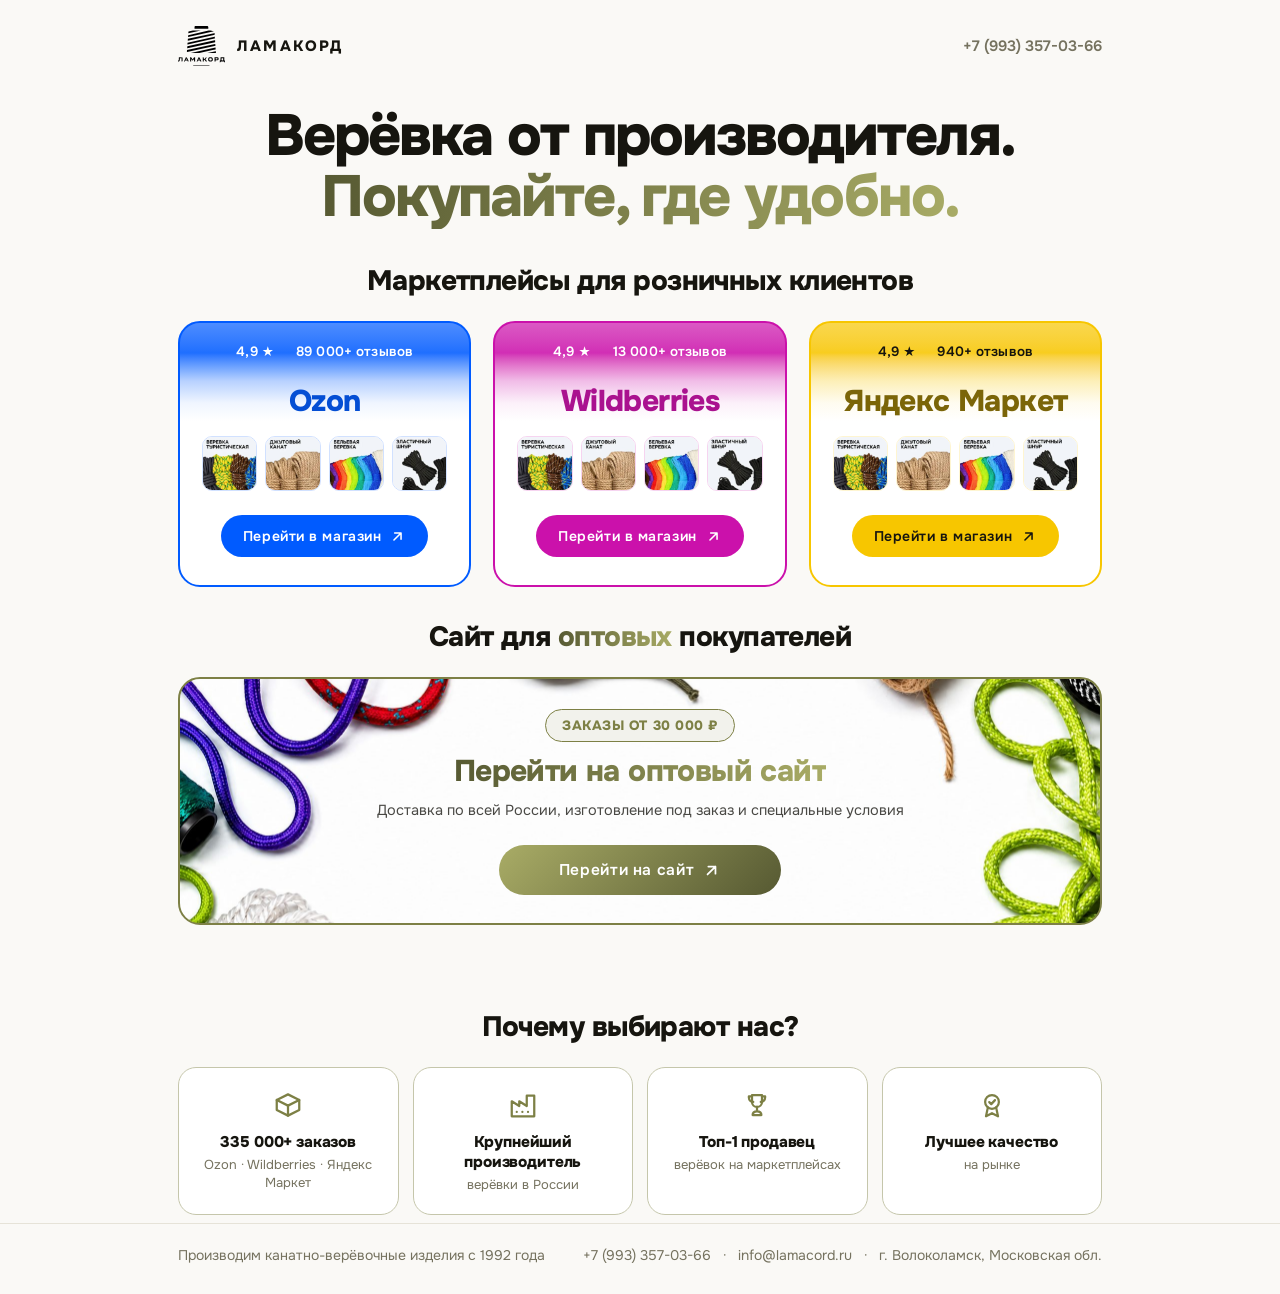
==== commit 37173672: "Блок преимуществ: заголовок «Почему выбирают нас?», заказы — на первое место Co-Authored-By: Claude " ====
--- a/index.html
+++ b/index.html
@@ -158,7 +158,15 @@
     </section>
 
     <section class="sect sect--why" data-load="11">
+      <h2 class="sect__title">Почему выбирают нас?</h2>
       <div class="why">
+        <div class="why__item">
+          <span class="why__icon" aria-hidden="true">
+            <svg viewBox="0 0 24 24" fill="none" stroke="currentColor" stroke-width="1.8" stroke-linecap="round" stroke-linejoin="round"><path d="M21 8l-9-4.5L3 8v8l9 4.5L21 16V8z"/><path d="M3 8l9 4.5L21 8"/><path d="M12 12.5v8"/></svg>
+          </span>
+          <span class="why__title">335 000+ заказов</span>
+          <span class="why__sub">Ozon · Wildberries · Яндекс Маркет</span>
+        </div>
         <div class="why__item">
           <span class="why__icon" aria-hidden="true">
             <svg viewBox="0 0 24 24" fill="none" stroke="currentColor" stroke-width="1.8" stroke-linecap="round" stroke-linejoin="round"><path d="M3 21V9l6 3.8V9l6 3.8V4.5h6V21H3z"/><path d="M7 17.5h.01M11.5 17.5h.01M16 17.5h.01"/></svg>
@@ -172,13 +180,6 @@
           </span>
           <span class="why__title">Топ-1 продавец</span>
           <span class="why__sub">верёвок на маркетплейсах</span>
-        </div>
-        <div class="why__item">
-          <span class="why__icon" aria-hidden="true">
-            <svg viewBox="0 0 24 24" fill="none" stroke="currentColor" stroke-width="1.8" stroke-linecap="round" stroke-linejoin="round"><path d="M21 8l-9-4.5L3 8v8l9 4.5L21 16V8z"/><path d="M3 8l9 4.5L21 8"/><path d="M12 12.5v8"/></svg>
-          </span>
-          <span class="why__title">335 000+ заказов</span>
-          <span class="why__sub">Ozon · Wildberries · Яндекс Маркет</span>
         </div>
         <div class="why__item">
           <span class="why__icon" aria-hidden="true">
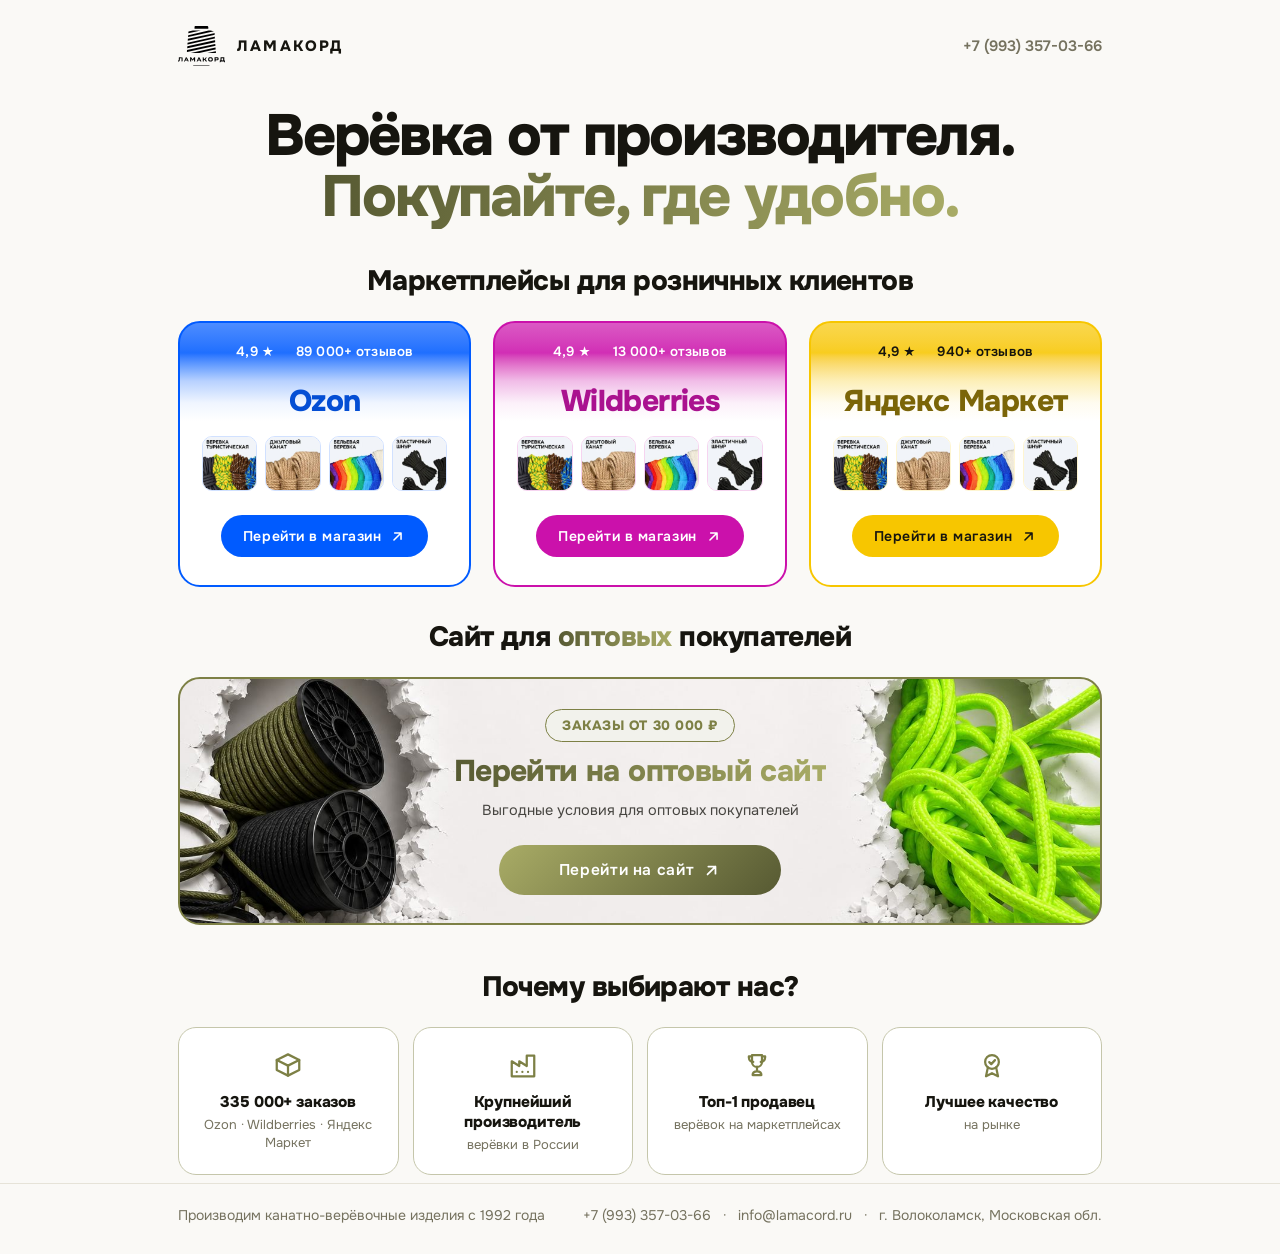
==== commit 54389001: "Оптовый блок: подпись → «Выгодные условия для оптовых покупателей» Co-Authored-By: Claude Fable 5 <n" ====
--- a/index.html
+++ b/index.html
@@ -150,7 +150,7 @@
          href="https://lama-cord.ru/?utm_source=lamacord-hub&utm_medium=referral&utm_campaign=opt" target="_blank" rel="noopener">
         <span class="card__chip">Заказы от 30 000 ₽</span>
         <span class="card__name">Перейти на оптовый сайт</span>
-        <span class="card__stat">Доставка по всей России, изготовление под заказ и специальные условия</span>
+        <span class="card__stat">Выгодные условия для оптовых покупателей</span>
         <span class="card__btn">Перейти на сайт
           <svg viewBox="0 0 24 24" fill="none"><path d="M7 17 17 7m0 0H8m9 0v9" stroke="currentColor" stroke-width="2.2" stroke-linecap="round" stroke-linejoin="round"/></svg>
         </span>
--- a/css/styles.css
+++ b/css/styles.css
@@ -334,7 +334,7 @@
   border: 2px solid var(--accent);
   padding: 30px 28px 28px;
   gap: 10px;
-  background: url(../assets/opt-bg-white3.jpg) center 30% / cover no-repeat #fff;
+  background: url(../assets/opt-bg-white4.jpg) center / cover no-repeat #fff;
 }
 .card--opt .card__stat { max-width: 56ch; color: rgba(22, 21, 15, .78); }
 .card--opt .card__name {
@@ -379,7 +379,7 @@
 @keyframes borderdraw { to { stroke-dashoffset: 0; } }
 
 /* преимущества: 4 тихие плашки под оптовым блоком, рамки в тон хаки */
-.sect--why { padding-top: 40px; }
+.sect--why { padding-top: 0; } /* оптовый блок выше уже даёт 44px отступа снизу */
 .why {
   display: grid;
   grid-template-columns: repeat(4, minmax(0, 1fr));
